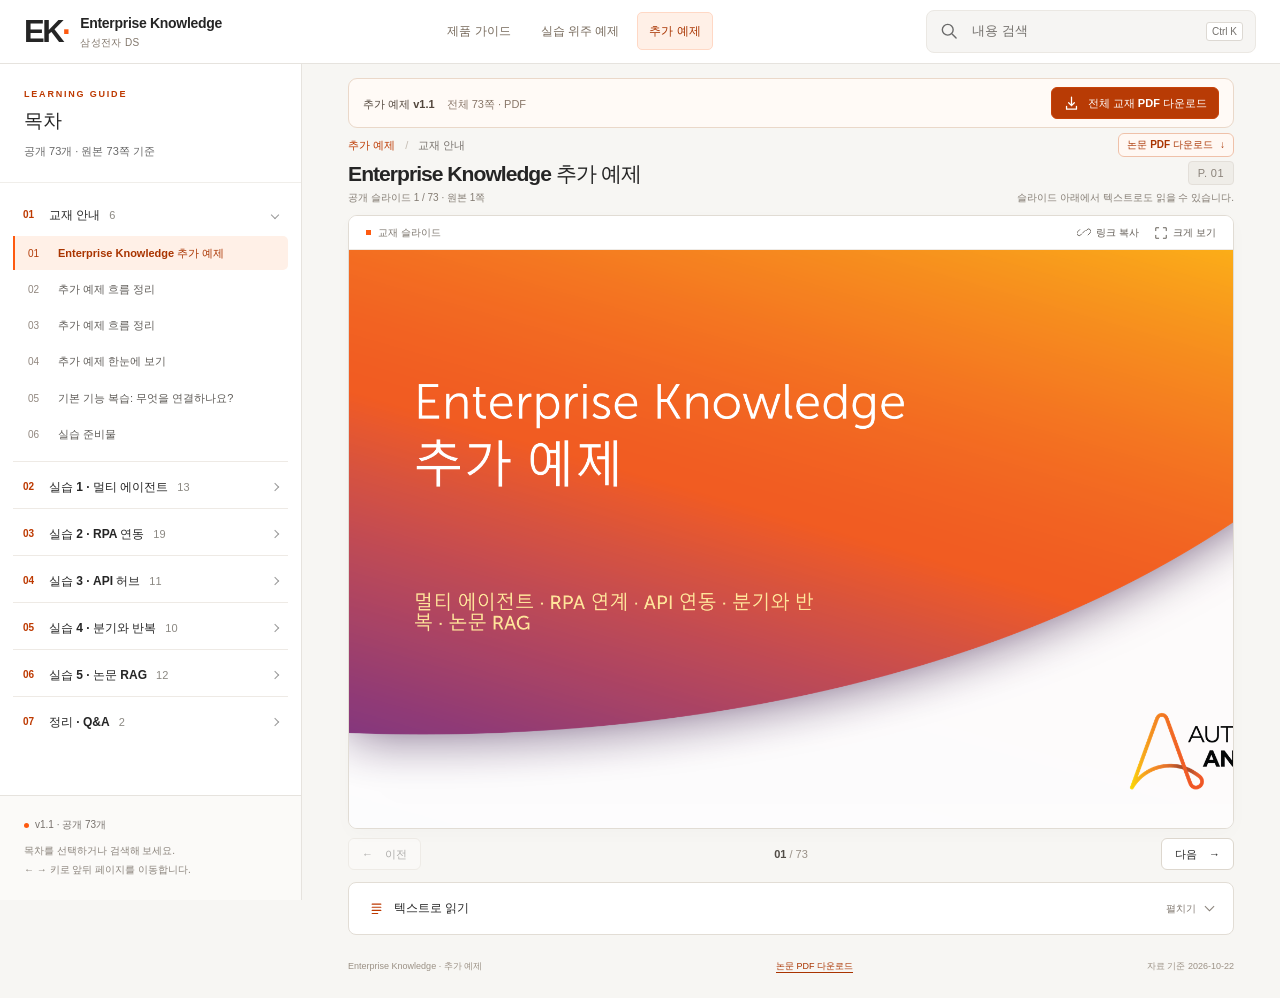
==== additional-examples/index.html @ 0d41e781 "Update additional examples to v1.1 with 73 slides and fit desktop slide readers to viewport" ====
<!doctype html>
<html lang="ko">
<head>
  <meta charset="utf-8">
  <meta name="viewport" content="width=device-width, initial-scale=1">
  <meta name="theme-color" content="#FE5A10">
  <meta name="description" content="Enterprise Knowledge 추가 예제 제품 자료. 목차와 검색으로 필요한 내용을 찾고, 원본 슬라이드와 텍스트를 함께 읽어보세요.">
  <title>추가 예제 실습 교재 · Enterprise Knowledge</title>
  <link rel="stylesheet" href="assets/site.css">
  <script src="assets/site.js" defer></script>
  <link rel="stylesheet" href="../assets/navigation.css">
  <link rel="stylesheet" href="../assets/full-guide.css">
<link rel="stylesheet" href="../assets/fit-slide.css">
<script src="../assets/fit-slide.js" defer></script>
</head>
<body class="catalog-reader">
  <a class="skip-link" href="#main">본문으로 바로 가기</a>
  <header class="topbar catalog-topbar">
<button class="icon-button menu-toggle" id="menu-toggle" type="button" aria-controls="sidebar" aria-expanded="false" aria-label="목차 열기">
      <svg viewBox="0 0 24 24" aria-hidden="true"><path d="M4 6h16M4 12h16M4 18h16"/></svg>
    </button>
<a class="brand" href="../" aria-label="Enterprise Knowledge 삼성전자 DS 제품 가이드"><span class="brand-symbol" aria-hidden="true">EK<span>·</span></span><span class="brand-name">Enterprise Knowledge<small>삼성전자 DS</small></span></a>
<nav class="catalog-nav" aria-label="자료 선택"><a href="../">제품 가이드</a><a href="https://gorbachev8086.github.io/ek-training/examples/">실습 위주 예제</a><a href="../additional-examples/" aria-current="page">추가 예제</a></nav>
<form class="search" role="search" id="search-form">
      <label class="sr-only" for="search-input">내용 검색</label>
      <svg viewBox="0 0 24 24" aria-hidden="true"><circle cx="10.5" cy="10.5" r="6.5"/><path d="m16 16 4.5 4.5"/></svg>
      <input id="search-input" type="search" placeholder="내용 검색" autocomplete="off" spellcheck="false" aria-controls="course-nav" aria-describedby="search-status">
      <button id="search-results-button" class="search-results-button" type="button" hidden>결과 보기</button>
      <kbd aria-hidden="true">Ctrl K</kbd>
    </form>
</header>

  <div class="app-layout">
    <button class="nav-backdrop" id="nav-backdrop" type="button" tabindex="-1" aria-label="목차 닫기" hidden></button>
    <aside class="sidebar" id="sidebar" aria-label="목차">
      <div class="sidebar-heading"><div><p class="eyebrow">LEARNING GUIDE</p><h2>목차</h2></div><button class="icon-button mobile-close" id="menu-close" type="button" aria-label="목차 닫기"><svg viewBox="0 0 24 24" aria-hidden="true"><path d="m6 6 12 12M18 6 6 18"/></svg></button></div>
      <p class="search-status" id="search-status" role="status" aria-live="polite">자료를 불러오고 있습니다.</p>
      <nav id="course-nav" aria-label="모듈별 슬라이드"></nav>
      <div class="sidebar-footer"><span class="status-dot" aria-hidden="true"></span><span id="document-version">추가 예제 · 웹 제품 자료</span><p>목차를 선택하거나 검색해 보세요.<br>← → 키로 앞뒤 페이지를 이동합니다.</p></div>
    </aside>

    <main id="main" tabindex="-1">
      <div class="guide-download-bar" role="group" aria-label="전체 교재 다운로드"><div class="guide-download-copy"><strong>추가 예제 v1.1</strong><span>전체 73쪽 · PDF</span></div><a class="full-guide-download" href="downloads/full-guide.pdf" download="EK_추가예제_v1.1_전체교재.pdf" aria-label="추가 예제 전체 교재 PDF 다운로드, 73쪽"><svg viewBox="0 0 24 24" aria-hidden="true"><path d="M12 3v12m-4-4 4 4 4-4M5 16v4h14v-4"/></svg><span>전체 교재 PDF 다운로드</span></a></div>
      <section class="loading-panel" id="loading-panel" aria-live="polite"><span class="loading-spinner" aria-hidden="true"></span><h1>제품 자료를 불러오는 중입니다</h1><p>잠시만 기다려 주세요.</p></section>
      <section class="error-panel" id="error-panel" hidden><p class="eyebrow">자료를 열 수 없습니다</p><h1>제품 자료를 다시 불러와 주세요</h1><p id="error-message"></p><button class="button primary" id="retry-button" type="button">다시 불러오기</button></section>
      <article id="reader" hidden>
        <div class="reader-heading">
          <div class="breadcrumb"><span>추가 예제</span><span aria-hidden="true">/</span><span id="module-label"></span></div>
          <div class="reader-resource-action"><a class="downloads-link" href="downloads/">논문 PDF 다운로드 <span aria-hidden="true">↓</span></a></div>
          <div class="title-row"><h1 id="slide-title"></h1><span class="source-page" id="source-page"></span></div>
          <div class="reader-meta"><p id="position-label"></p><p id="shortcuts-hint">슬라이드 아래에서 텍스트로도 읽을 수 있습니다.</p></div>
        </div>

        <section class="slide-card" aria-label="교재 슬라이드">
          <div class="slide-toolbar"><span><span class="tiny-square" aria-hidden="true"></span>교재 슬라이드</span><div><button class="text-button" id="copy-link" type="button"><svg viewBox="0 0 24 24" aria-hidden="true"><path d="m10 13 4-4M8 15l-2 2a4 4 0 0 1-6-6l4-4M16 9l2-2a4 4 0 0 1 6 6l-4 4" transform="translate(1 0) scale(.9)"/></svg><span>링크 복사</span></button><button class="text-button" id="expand-slide" type="button"><svg viewBox="0 0 24 24" aria-hidden="true"><path d="M8 3H3v5M16 3h5v5M3 16v5h5M21 16v5h-5"/></svg><span>크게 보기</span></button></div></div>
          <div class="slide-image-wrap"><img id="slide-image" alt="" width="1920" height="1080" decoding="async"><p id="image-error" class="image-error" hidden>슬라이드 이미지를 불러오지 못했습니다. 아래의 텍스트 내용을 확인하거나 페이지를 새로고침해 주세요.</p></div>
          <p class="public-mask-note" id="public-mask-note" hidden>공개용으로 일부 정보가 가려져 있습니다.</p>
        </section>

        <div class="page-navigation" aria-label="슬라이드 이동"><button class="button" id="previous-slide" type="button"><span aria-hidden="true">←</span><span>이전</span></button><span class="page-navigation-count" id="navigation-count"></span><button class="button" id="next-slide" type="button"><span>다음</span><span aria-hidden="true">→</span></button></div>

        <section class="paper-resources" id="paper-resources" aria-labelledby="paper-resources-title" hidden>
          <div class="paper-resources-heading"><div><h2 id="paper-resources-title">논문 실습 자료</h2><p id="paper-resources-description">교재에 소개된 논문 PDF 5편을 내려받을 수 있습니다.</p></div><a class="button" href="downloads/">논문 PDF 5편 보기 <span aria-hidden="true">→</span></a></div>
          <div class="paper-resource-links" id="paper-resource-links"></div>
        </section>

        

        <details class="transcript" id="transcript"><summary><span><svg viewBox="0 0 24 24" aria-hidden="true"><path d="M5 5h14M5 10h14M5 15h14M5 20h9"/></svg>텍스트로 읽기</span><span class="details-label">펼치기</span></summary><div class="transcript-inner"><p class="transcript-note">슬라이드의 텍스트와 표입니다. 화면 배치와 실습 화면은 위의 슬라이드를 함께 참고해 주세요. 스크린샷 속 글자는 슬라이드 이미지에서 확인할 수 있습니다.</p><div id="slide-text"></div><div id="slide-tables"></div><div id="slide-links"></div></div></details>

        <footer class="reader-footer"><span>Enterprise Knowledge · 추가 예제</span><a class="footer-downloads-link" href="downloads/">논문 PDF 다운로드</a><span id="document-updated"></span></footer>
      </article>
    </main>
  </div>

  <dialog class="image-dialog" id="image-dialog" aria-labelledby="dialog-title"><div class="dialog-toolbar"><h2 id="dialog-title">슬라이드 크게 보기</h2><button class="button" id="close-dialog" type="button">닫기 <span aria-hidden="true">×</span></button></div><div class="dialog-image-wrap"><img id="dialog-image" alt=""></div><p>작은 화면에서는 이미지를 가로로 이동해 읽을 수 있습니다. Esc 키로 닫을 수 있습니다.</p></dialog>
  <div class="toast" id="toast" role="status" aria-live="polite" hidden></div>
  <noscript><div class="noscript-message">이 제품 자료는 목차와 검색 기능에 JavaScript를 사용합니다. 브라우저 설정에서 JavaScript를 허용한 후 다시 열어 주세요.</div></noscript>
</body>
</html>
---- additional-examples/assets/site.css ----
:root{--orange:#fe5a10;--orange-dark:#bd3900;--orange-soft:#fff0e7;--ink:#252525;--muted:#696969;--border:#e6e3de;--surface:#fff;--canvas:#f7f6f3;--sidebar-width:302px;--topbar-height:84px;font-family:"Malgun Gothic","Apple SD Gothic Neo","Noto Sans KR",Arial,sans-serif;color:var(--ink);font-synthesis:none}
*{box-sizing:border-box}body{margin:0;background:var(--canvas);line-height:1.6}button,input{font:inherit}button,a,input,summary{touch-action:manipulation}button{cursor:pointer}button:disabled{cursor:default;opacity:.35}a{color:inherit;text-decoration:none}button:focus-visible,a:focus-visible,input:focus-visible,summary:focus-visible,[tabindex]:focus-visible{outline:3px solid var(--orange);outline-offset:4px}button{color:inherit}svg{width:20px;height:20px;fill:none;stroke:currentColor;stroke-width:1.65;stroke-linecap:round;stroke-linejoin:round;flex-shrink:0}button svg{pointer-events:none}[hidden]{display:none!important}.sr-only{position:absolute;width:1px;height:1px;padding:0;margin:-1px;overflow:hidden;clip:rect(0,0,0,0);white-space:nowrap;border:0}.skip-link{position:fixed;top:-70px;left:20px;background:var(--ink);color:#fff;padding:10px 18px;z-index:100}.skip-link:focus{top:12px}.topbar{position:sticky;top:0;height:var(--topbar-height);padding:0 32px 0 26px;background:#fff;display:flex;align-items:center;gap:19px;border-bottom:1px solid var(--border);z-index:30}.brand{display:flex;align-items:center;gap:14px;flex-shrink:0}.brand-symbol{font-family:Arial,sans-serif;font-size:32px;font-weight:800;letter-spacing:-2.5px;line-height:1}.brand-symbol span{color:var(--orange)}.brand-name{font-size:15px;font-weight:700;line-height:1.3;letter-spacing:-.3px}.brand-name small{display:block;color:var(--muted);font-size:11px;font-weight:400;margin-top:3px;letter-spacing:.4px}.section-pill{font:700 10px Arial,sans-serif;letter-spacing:1.1px;color:var(--orange-dark);background:var(--orange-soft);border:1px solid #ffd8c5;padding:5px 8px;border-radius:4px}.search{position:relative;display:flex;align-items:center;gap:11px;margin-left:auto;width:min(370px,40vw);background:#f6f5f3;border:1px solid #ebe8e3;border-radius:8px;padding:9px 12px;color:var(--muted)}.search:focus-within{border-color:var(--orange);box-shadow:0 0 0 2px #fe5a1010}.search input{width:100%;min-width:0;border:0;background:transparent;outline:none!important;font-size:13px;line-height:1.6;color:var(--ink)}.search input::placeholder{color:#74716d}.search kbd{white-space:nowrap;font:10px Arial,sans-serif;background:white;border:1px solid #ddd9d3;border-radius:3px;padding:3px 5px;color:#74716d}.icon-button{display:inline-flex;align-items:center;justify-content:center;width:36px;height:36px;padding:7px;border:1px solid var(--border);background:white;border-radius:6px}.menu-toggle,.mobile-close{display:none}.app-layout{display:grid;grid-template-columns:var(--sidebar-width) minmax(0,1fr);min-height:calc(100vh - var(--topbar-height))}.sidebar{position:sticky;top:var(--topbar-height);height:calc(100dvh - var(--topbar-height));align-self:start;background:white;border-right:1px solid var(--border);display:flex;flex-direction:column;overflow:auto;overscroll-behavior:contain;scrollbar-width:thin;scrollbar-color:#d2cdc5 transparent}.sidebar-heading{padding:25px 24px 7px;display:flex;align-items:center;justify-content:space-between}.eyebrow{font:700 9px Arial,sans-serif;letter-spacing:1.8px;color:var(--orange-dark);margin:0 0 7px}.sidebar h2{font-size:19px;letter-spacing:-.5px;margin:0}.search-status{margin:0;padding:0 24px 21px;color:var(--muted);font-size:11px;border-bottom:1px solid #f0eeea}#course-nav{padding:11px 13px 20px}.module-group{border-bottom:1px solid #eeeae5;margin-bottom:4px}.module-group:last-child{border-bottom:0}.module-group>summary{list-style:none;display:flex;gap:9px;align-items:center;padding:12px 10px;font-size:12px;font-weight:700;cursor:pointer;line-height:1.5}.module-group>summary::-webkit-details-marker{display:none}.module-group>summary::after{content:"";width:5px;height:5px;flex-shrink:0;border-right:1.4px solid #999;border-bottom:1.4px solid #999;transform:rotate(-45deg);margin-left:auto}.module-group[open]>summary::after{transform:rotate(45deg)}.module-number{font:700 10px Arial,sans-serif;color:var(--orange-dark);min-width:17px}.module-count{font:11px Arial,sans-serif;color:#8b8882;margin-left:0}.module-links{list-style:none;margin:0 0 10px;padding:0}.nav-link{display:flex;gap:9px;align-items:baseline;padding:8px 10px 8px 13px;line-height:1.65;font-size:11px;color:#5f5c58;border-left:2px solid transparent;border-radius:0 5px 5px 0;margin-bottom:2px}.nav-link:hover{background:#f8f6f2;color:var(--ink)}.nav-link[aria-current="page"]{border-left-color:var(--orange);color:#a93400;background:var(--orange-soft);font-weight:700}.nav-page{font:10px Arial,sans-serif;flex:0 0 21px;color:#91877f}.nav-link[aria-current="page"] .nav-page{color:#b23c09}.nav-title{word-break:keep-all;overflow-wrap:anywhere}.nav-excerpt{display:block;font-size:10px;font-weight:400;color:#777;line-height:1.7;margin-top:3px}.nav-link mark,.transcript mark{background:#ffe0ab;color:inherit;border-radius:2px}.no-results{font-size:12px;color:var(--muted);padding:15px 10px;line-height:1.8}.sidebar-footer{margin-top:auto;padding:21px 24px;background:#fbfaf8;border-top:1px solid var(--border);font-size:10px;color:#77716c}.sidebar-footer>span{vertical-align:middle}.status-dot{display:inline-block;width:5px;height:5px;border-radius:50%;background:var(--orange);margin-right:6px}.sidebar-footer p{font-size:10px;line-height:1.9;margin:8px 0 0;color:#8a837b}main{padding:34px clamp(20px,3.6vw,68px) 16px;min-width:0}#reader{max-width:1340px;margin:auto}.reader-heading{margin-bottom:22px}.breadcrumb{display:flex;align-items:center;gap:10px;color:#77716c;font-size:11px}.breadcrumb>span:first-child{color:var(--orange-dark);font-weight:700}.breadcrumb>span:nth-child(2){color:#c5bdb3}.title-row{display:flex;align-items:center;justify-content:space-between;gap:20px;margin:9px 0 8px}h1{font-size:clamp(23px,2.05vw,34px);line-height:1.4;letter-spacing:-1px;word-break:keep-all;overflow-wrap:anywhere;margin:0;font-weight:700}.source-page{flex-shrink:0;font:11px Arial,sans-serif;letter-spacing:.4px;color:#8b837a;background:#efede8;border:1px solid #e3dfd9;border-radius:4px;padding:5px 9px}.reader-meta{display:flex;align-items:center;justify-content:space-between;gap:15px;font-size:10px;color:#847c73}.reader-meta p{margin:0}.slide-card{background:white;border:1px solid #e1dcd4;border-radius:9px;overflow:hidden;box-shadow:0 5px 20px #33220805}.slide-toolbar{height:45px;display:flex;align-items:center;justify-content:space-between;padding:0 17px;border-bottom:1px solid #eeeae5;background:#fff}.slide-toolbar>span{font-size:10px;color:#7c756d;display:flex;align-items:center;gap:7px}.tiny-square{width:5px;height:5px;background:var(--orange);display:inline-block}.slide-toolbar>div{display:flex;align-items:center;gap:15px}.text-button{display:inline-flex;align-items:center;gap:5px;border:0;background:transparent;padding:7px 0;font-size:10px;color:#625c55}.text-button:hover{color:var(--orange-dark)}.text-button svg{width:14px;height:14px}.slide-image-wrap{position:relative;background:#fff;min-height:120px;display:flex;align-items:center;justify-content:center;aspect-ratio:16/9}.slide-image-wrap img{display:block;width:100%;height:auto;object-fit:contain;cursor:zoom-in}.image-error{padding:30px;font-size:14px;text-align:center;color:var(--muted)}.page-navigation{display:flex;align-items:center;justify-content:space-between;gap:15px;margin:17px 0 24px}.button{display:inline-flex;align-items:center;justify-content:center;gap:12px;background:#fff;border:1px solid #ddd7ce;border-radius:6px;padding:9px 17px;font-size:11px;font-weight:700;min-height:39px;line-height:1.5}.button:not(:disabled):hover{background:var(--orange-soft);border-color:#f4c3a8;color:var(--orange-dark)}.button.primary{background:var(--orange);color:white;border-color:var(--orange)}.page-navigation-count{font:11px Arial,sans-serif;color:#999087}.page-navigation-count strong{color:#514c46;font-weight:700}.transcript{border:1px solid #e2ddd5;border-radius:8px;background:#fff;overflow:hidden}.transcript>summary{list-style:none;cursor:pointer;display:flex;align-items:center;justify-content:space-between;padding:16px 20px;font-size:12px;font-weight:700}.transcript>summary::-webkit-details-marker{display:none}.transcript>summary>span:first-child{display:flex;align-items:center;gap:10px}.transcript>summary svg{width:15px;height:15px;color:var(--orange-dark)}.details-label{display:flex;align-items:center;gap:10px;font-size:10px;color:#827a71;font-weight:400}.details-label::after{content:"";width:6px;height:6px;border-right:1.5px solid currentColor;border-bottom:1.5px solid currentColor;transform:rotate(45deg);margin-top:-4px}.transcript[open] .details-label::after{transform:rotate(225deg);margin-top:4px}.transcript-inner{border-top:1px solid #efece7;padding:18px 24px 25px}.transcript-note{font-size:10px;color:#84796e;line-height:1.8;padding:10px 13px;background:#f8f6f2;border-radius:4px;margin:0 0 18px}#slide-text p{font-size:14px;line-height:1.95;margin:0 0 10px;white-space:pre-wrap;overflow-wrap:anywhere;word-break:keep-all}#slide-text p:last-child{margin-bottom:0}.inline-reference{color:#a63b0c;text-decoration:underline;text-decoration-color:#e5b39c;text-underline-offset:3px}.inline-reference:hover{color:var(--orange)}.table-wrapper{overflow:auto;max-width:100%;margin:20px 0 0;border:1px solid #e4dfd7;border-radius:5px}.table-wrapper table{width:100%;border-collapse:collapse;font-size:12px;line-height:1.8;min-width:430px}.table-wrapper caption{text-align:left;padding:9px 12px;font-weight:700;background:#fff9f3;border-bottom:1px solid #e4dfd7;color:#714425}.table-wrapper td{border-right:1px solid #e8e3dc;border-bottom:1px solid #e8e3dc;padding:9px 12px;vertical-align:top;white-space:pre-wrap;word-break:keep-all;overflow-wrap:anywhere}.table-wrapper tr:nth-child(even){background:#faf9f7}.table-wrapper tr:last-child td{border-bottom:0}.table-wrapper td:last-child{border-right:0}#slide-links:not(:empty){margin-top:22px;border-top:1px solid #eeeae4;padding-top:15px}#slide-links h2{font-size:12px;margin:0 0 8px}#slide-links ul{padding-left:17px;margin:0}#slide-links li{padding:3px 0;font-size:12px}#slide-links a{color:#a63b0c;text-decoration:underline;text-underline-offset:3px;overflow-wrap:anywhere}.reader-footer{display:flex;justify-content:space-between;gap:10px;padding:24px 0 8px;font-size:9px;color:#9b9185}.loading-panel,.error-panel{max-width:700px;margin:80px auto;padding:40px;text-align:center}.loading-panel h1,.error-panel h1{font-size:25px}.loading-panel p,.error-panel p{font-size:14px;color:var(--muted)}.loading-spinner{display:inline-block;width:26px;height:26px;border:2px solid #ede7df;border-top-color:var(--orange);border-radius:50%;animation:spin 1s linear infinite;margin-bottom:18px}@keyframes spin{to{transform:rotate(360deg)}}.error-panel .primary{margin-top:16px}.image-dialog{width:calc(100vw - 32px);max-width:1800px;max-height:calc(100dvh - 32px);padding:0;border:1px solid #d8d1c6;border-radius:10px;background:#faf9f6;box-shadow:0 24px 80px #0003;overscroll-behavior:contain}.image-dialog::backdrop{background:#16100acf;backdrop-filter:blur(4px)}.dialog-toolbar{display:flex;align-items:center;justify-content:space-between;gap:20px;padding:13px 20px;background:white;border-bottom:1px solid #e8e2d8;position:sticky;top:0;z-index:1}.dialog-toolbar h2{font-size:13px;line-height:1.5;margin:0;overflow-wrap:anywhere}.dialog-toolbar .button{padding:6px 12px;min-height:32px;flex-shrink:0}.dialog-image-wrap{overflow:auto;background:white}.dialog-image-wrap img{display:block;width:100%;min-width:850px;height:auto}.image-dialog>p{font-size:11px;color:#81766a;margin:12px 20px}.toast{position:fixed;bottom:26px;left:50%;transform:translateX(-50%);z-index:100;background:#302923;color:white;border-radius:7px;padding:11px 20px;font-size:12px;box-shadow:0 5px 25px #0002;max-width:calc(100vw - 32px);width:max-content}.noscript-message{position:fixed;inset:100px 20px auto;background:#fff4e8;border:1px solid var(--orange);padding:20px;z-index:100}.nav-backdrop{display:none}
@media(min-width:1600px){:root{--sidebar-width:324px}main{padding-top:44px}.nav-link{font-size:12px}.module-group>summary{font-size:13px}.sidebar-heading{padding-top:33px}.reader-meta{font-size:11px}}
@media(max-width:1100px){:root{--sidebar-width:260px}.topbar{padding:0 22px;gap:13px}.brand-name{font-size:13px}.search{width:290px}main{padding:28px 24px 12px}.sidebar-heading{padding-left:20px}.search-status{padding-left:20px}.reader-meta{display:block}#shortcuts-hint{display:none}.title-row{gap:12px}.source-page{font-size:10px}.nav-link{padding-left:10px}.module-group>summary{font-size:11px}.slide-toolbar{padding:0 13px}}
@media(max-width:800px){:root{--topbar-height:74px}.topbar{padding:0 17px;gap:12px;flex-wrap:wrap}.brand{gap:10px}.brand-symbol{font-size:28px}.brand-name{font-size:12px}.brand-name small{font-size:9px}.section-pill{font-size:9px;padding:4px 6px}.menu-toggle,.mobile-close{display:inline-flex}.search{width:min(260px,35vw);padding:8px 9px}.search input{font-size:12px}.search kbd{display:none}.app-layout{display:block}.sidebar{position:fixed;top:0;left:0;width:310px;max-width:86vw;height:100dvh;z-index:60;transform:translateX(-101%);transition:transform .2s ease;box-shadow:5px 0 35px #0001}.sidebar.is-open{transform:translateX(0)}.nav-backdrop:not([hidden]){display:block;position:fixed;inset:0;background:#20160d66;border:0;z-index:55}.sidebar-heading{padding:24px 20px 8px}.sidebar .nav-link{font-size:12px;padding-top:9px;padding-bottom:9px}.sidebar .module-group>summary{font-size:12px}main{padding:25px 22px 14px}h1{font-size:27px}.reader-heading{margin-bottom:18px}.reader-meta{font-size:11px}.reader-footer{font-size:9px}.transcript-inner{padding:17px 20px}.slide-toolbar{height:43px}}
@media(max-width:540px){:root{--topbar-height:125px}.topbar{height:125px;padding:12px 16px;gap:11px;align-content:center}.menu-toggle{width:32px;height:32px;padding:6px}.brand-name{font-size:13px}.section-pill{margin-left:auto}.search{order:10;flex-basis:100%;width:100%;margin:0;padding:7px 10px;border-radius:6px}.search input{font-size:13px}.search svg{width:17px;height:17px}.topbar .brand-symbol{font-size:28px}.brand{gap:10px}.brand-name small{display:none}main{padding:21px 14px 14px}.breadcrumb{font-size:10px;gap:8px}h1{font-size:23px;letter-spacing:-.6px}.title-row{align-items:flex-start;gap:8px;margin-top:9px}.source-page{font-size:9px;padding:4px 6px;margin-top:4px}.reader-meta{font-size:10px}.reader-heading{margin-bottom:16px}.slide-card{border-radius:7px}.slide-toolbar{height:42px;padding:0 11px}.slide-toolbar>span{font-size:9px}.slide-toolbar>div{gap:12px}.text-button{font-size:10px;gap:4px}.text-button svg{width:12px;height:12px}.slide-image-wrap{min-height:0}.page-navigation{margin:14px 0 19px}.button{min-height:40px;padding:9px 15px;font-size:11px}.transcript>summary{padding:15px 16px}.transcript-inner{padding:14px 16px 20px}.transcript-note{font-size:10px}#slide-text p{font-size:14px;line-height:1.9}.reader-footer{flex-direction:column;gap:2px;padding-top:19px}.image-dialog{width:calc(100vw - 16px);max-height:calc(100dvh - 16px);border-radius:7px}.dialog-toolbar{padding:10px 12px;gap:12px}.dialog-toolbar h2{font-size:11px}.image-dialog>p{font-size:10px;margin:10px 12px}.loading-panel,.error-panel{margin:35px auto;padding:25px 10px}.loading-panel h1,.error-panel h1{font-size:22px}}
@media(prefers-reduced-motion:reduce){*,*::before,*::after{animation:none!important;transition:none!important;scroll-behavior:auto!important}}
@media print{.topbar,.sidebar,.slide-toolbar,.page-navigation,.reader-footer,.nav-backdrop,.toast,.image-dialog{display:none!important}.app-layout{display:block}main{padding:0}body{background:white}.reader-heading{margin-bottom:14px}h1{font-size:20px}.slide-card{box-shadow:none;border:1px solid #ddd;break-inside:avoid}.transcript{margin-top:20px;break-inside:auto}.transcript>summary{padding:10px}.transcript-inner{padding:12px}.reader-meta{font-size:9px}.table-wrapper{overflow:visible}#slide-text p{font-size:11px}.source-page{border:0}a{color:inherit}}
.search-results-button{display:none;white-space:nowrap;border:0;background:#ffeadf;border-radius:4px;color:#a93400;padding:4px 7px;font-size:10px;font-weight:700}@media(max-width:800px){.search-results-button:not([hidden]){display:block}}
.public-mask-note{margin:0;padding:9px 17px;border-top:1px solid #eeeae5;font-size:10px;line-height:1.7;color:#817568;background:#fbf9f6}

/* Section navigation; source content remains separate. */
.section-switch{position:relative;flex-shrink:0}.section-switch>summary{display:flex;align-items:center;gap:5px;list-style:none;cursor:pointer}.section-switch>summary::-webkit-details-marker{display:none}.section-switch>summary:focus-visible{outline:3px solid #fe5a10;outline-offset:3px}.section-switch>nav{position:absolute;right:0;top:calc(100% + 12px);min-width:210px;padding:8px;background:#fff;border:1px solid #e4ded7;border-radius:8px;box-shadow:0 8px 25px #0002;z-index:80}.section-switch>nav>a{display:block;padding:11px 13px;color:#3c342f;font-size:13px;line-height:1.4;text-decoration:none;white-space:nowrap}.section-switch>nav>a:hover,.section-switch>nav>a:focus-visible{background:#fff0e7;color:#af3b10}.section-switch>nav>a[aria-current]{font-weight:700}

@media(max-width:800px){.section-switch>nav{position:fixed;top:calc(var(--topbar-height) - 4px);left:16px;right:16px;min-width:0}}@media(max-width:380px){.topbar{column-gap:8px}.topbar .brand-name{font-size:11px}.topbar .brand-symbol{font-size:26px}}

/* Download access is independent of the slide transcript. */
.downloads-link{display:inline-flex;align-items:center;justify-content:center;gap:7px;flex-shrink:0;min-height:36px;padding:6px 10px;border:1px solid #efc1a9;border-radius:6px;background:#fff8f3;color:#a93400;font-size:11px;font-weight:700;white-space:nowrap}.downloads-link:hover{background:var(--orange-soft)}
.paper-resources{margin:15px 0 0;padding:16px 18px;background:#fff9f5;border:1px solid #f0d8ca;border-radius:8px}.paper-resources-heading{display:flex;align-items:center;justify-content:space-between;gap:14px}.paper-resources h2{margin:0 0 3px;font-size:13px}.paper-resources p{margin:0;color:#766a60;font-size:11px;line-height:1.7}.paper-resources .button{flex-shrink:0;gap:8px;color:#a93400}.paper-resource-links{display:flex;flex-wrap:wrap;gap:8px}.paper-resource-links:not(:empty){margin-top:12px;padding-top:12px;border-top:1px solid #f0dfd4}.paper-download-button{display:flex;align-items:center;justify-content:space-between;gap:10px;flex:1 1 190px;min-width:0;padding:10px 12px;border:1px solid #e5d8ce;border-radius:5px;background:#fff;font-size:11px;line-height:1.6;font-weight:700}.paper-download-button:hover{border-color:#e9a780;color:#a93400}.paper-download-size{flex-shrink:0;font-size:10px;font-weight:400;color:#827367}.footer-downloads-link{color:#a93400;text-decoration:underline;text-underline-offset:3px}
@media(max-width:800px){:root{--topbar-height:125px}.topbar{height:125px;padding-top:12px;padding-bottom:12px;align-content:center}.topbar .search{order:10;flex:1 1 calc(100% - 95px);min-width:0;width:auto;margin:0}.topbar .downloads-link{order:11;min-height:36px;font-size:10px;padding:6px 9px}.paper-resources{padding:14px}.paper-resources-heading{align-items:flex-start}.paper-resources h2{font-size:12px}}
@media(max-width:540px){.paper-resources-heading{flex-direction:column;gap:10px}.paper-resources-heading .button{width:100%;min-height:38px}.paper-resource-links{flex-direction:column}.paper-download-button{flex:auto;width:100%;font-size:11px}.reader-footer .footer-downloads-link{margin:5px 0}}
@media print{.paper-resources{break-inside:avoid}.downloads-link{display:none!important}}
---- assets/navigation.css ----
/* Shared catalog navigation; all sections stay visible. */
:root{--topbar-height:86px}.catalog-topbar.topbar{position:sticky;top:0;z-index:30;display:grid;grid-template-columns:auto minmax(0,1fr) minmax(220px,330px);grid-template-areas:"brand nav search";align-items:center;align-content:center;gap:18px;height:86px;padding:0 24px;background:#fff;border-bottom:1px solid #e6e3de;flex-wrap:nowrap}.catalog-topbar .brand{grid-area:brand;margin:0;gap:12px}.catalog-topbar .brand-name{font-size:14px}.catalog-topbar .brand-name small{display:block;font-size:10px;color:#82776c;margin-top:3px}.catalog-topbar .brand-symbol{font-size:31px}.catalog-topbar .search{grid-area:search;width:100%;min-width:0;margin:0;order:initial;flex:initial;padding:9px 12px}.catalog-topbar .menu-toggle{grid-area:toggle}.catalog-nav{grid-area:nav;display:flex;align-items:center;justify-content:center;gap:6px;margin:0;padding:0;min-width:0}.catalog-nav a{display:flex;align-items:center;justify-content:center;padding:9px 11px;border:1px solid transparent;border-radius:5px;font-size:12px;line-height:1.5;font-weight:700;color:#786b5d;white-space:nowrap}.catalog-nav a:hover{background:#f7f3ee;color:#a93400}.catalog-nav a[aria-current]{background:#fff0e7;border-color:#ffd8c5;color:#a93400}.catalog-nav a:focus-visible{outline:3px solid #fe5a10;outline-offset:3px}.catalog-static .catalog-topbar.topbar{grid-template-columns:auto minmax(0,1fr);grid-template-areas:"brand nav"}.catalog-static .catalog-nav{justify-content:flex-end}.reader-resource-action{display:flex;justify-content:flex-end;margin:11px 0 1px}.reader-resource-action .downloads-link{min-height:32px;font-size:11px}.breadcrumb{flex-wrap:wrap}.breadcrumb>a{color:#ac3500;font-weight:700}.breadcrumb>a:hover{text-decoration:underline;text-underline-offset:3px}.catalog-static .back-to-course{display:inline-flex;margin:0 0 19px;color:#a93400;font-size:12px;font-weight:700}
@media(max-width:1200px){:root{--topbar-height:120px}.catalog-topbar.topbar{grid-template-columns:minmax(0,1fr) minmax(220px,330px);grid-template-areas:"brand search" "nav nav";height:120px;gap:8px 18px;padding:12px 24px}.catalog-nav{justify-content:flex-start}.catalog-nav a{font-size:12px;padding:7px 12px}.catalog-static .catalog-topbar.topbar{height:86px;grid-template-columns:auto minmax(0,1fr);grid-template-areas:"brand nav";gap:15px}.catalog-static .catalog-nav{justify-content:flex-end}}
@media(max-width:800px){:root{--topbar-height:158px}.catalog-topbar.topbar{grid-template-columns:34px minmax(0,1fr);grid-template-areas:"toggle brand" "nav nav" "search search";height:158px;gap:8px 11px;padding:12px 16px}.catalog-topbar .brand{gap:10px}.catalog-topbar .brand-name{font-size:13px}.catalog-topbar .brand-name small{font-size:9px}.catalog-topbar .brand-symbol{font-size:28px}.catalog-topbar .search{width:100%;padding:7px 10px;min-height:37px}.catalog-topbar .search input{font-size:13px}.catalog-topbar .search kbd{display:none}.catalog-nav{display:grid;grid-template-columns:1fr 1.3fr 1fr;justify-content:initial;gap:5px}.catalog-nav a{padding:7px 4px;font-size:12px;min-height:34px}.catalog-static .catalog-topbar.topbar{grid-template-columns:minmax(0,1fr);grid-template-areas:"brand" "nav";height:118px;padding:12px 16px;gap:9px}.catalog-static .catalog-nav{justify-content:initial}.reader-resource-action{margin-top:10px}.reader-resource-action .downloads-link{padding:5px 9px;min-height:30px;font-size:10px}}
@media(max-width:380px){.catalog-topbar.topbar{padding-left:12px;padding-right:12px;column-gap:9px}.catalog-topbar .brand-name{font-size:12px}.catalog-topbar .brand-symbol{font-size:27px}.catalog-nav{gap:3px}.catalog-nav a{font-size:11px;padding:7px 3px}.catalog-static .catalog-topbar.topbar{padding-left:12px;padding-right:12px}}
@media print{.catalog-topbar.topbar{display:none!important}}
---- assets/full-guide.css ----
.guide-download-bar{display:flex;align-items:center;justify-content:space-between;gap:16px;max-width:1340px;margin:0 auto 24px;padding:16px 19px;border:1px solid #ead8c9;border-radius:9px;background:#fffaf6}
.guide-download-copy{min-width:0;color:#52463c;line-height:1.6}
.guide-download-copy strong{display:block;font-size:12px;font-weight:700;word-break:keep-all;overflow-wrap:anywhere}
.guide-download-copy span{display:block;margin-top:3px;font-size:10px;color:#897769}
.full-guide-download{display:inline-flex;align-items:center;justify-content:center;gap:8px;flex-shrink:0;min-height:44px;max-width:100%;padding:11px 15px;border:1px solid #c84208;border-radius:6px;background:#b83b05;color:#fff;text-decoration:none;font-size:12px;font-weight:700;line-height:1.5;text-align:center;word-break:keep-all;overflow-wrap:anywhere;transition:background .15s,border-color .15s}
.full-guide-download:hover{background:#963004;border-color:#963004;color:#fff}
.full-guide-download:focus-visible{outline:3px solid #fe5a10;outline-offset:4px}
.full-guide-download svg{width:17px;height:17px;flex:none;fill:none;stroke:currentColor;stroke-width:1.8;stroke-linecap:round;stroke-linejoin:round}
.material-choice{margin-bottom:19px}
.material-choice .material-card{margin-bottom:0;border-radius:9px 9px 0 0}
.material-download{display:flex;align-items:center;justify-content:space-between;gap:15px;padding:14px 25px;background:#fffaf6;border:1px solid #e0d9ce;border-top:0;border-radius:0 0 9px 9px}
.material-download-label{font-size:11px;color:#827063;line-height:1.7;word-break:keep-all}
@media(max-width:600px){.guide-download-bar{align-items:stretch;flex-direction:column;gap:12px;padding:15px;margin-bottom:22px}.guide-download-copy strong{font-size:12px}.full-guide-download{width:100%;font-size:12px;min-height:46px;padding:11px 10px}.material-download{align-items:stretch;flex-direction:column;gap:9px;padding:14px 18px}.material-download-label{font-size:10px}}
@media(prefers-reduced-motion:reduce){.full-guide-download{transition:none}}
@media print{.guide-download-bar,.material-download{display:none!important}}
---- assets/fit-slide.css ----
/* Keep the complete slide and its page controls within a desktop viewport. */
@media(min-width:801px){
  :root{--topbar-height:64px}
  .catalog-topbar.topbar{height:64px}
  main{padding-top:14px}
  .guide-download-bar{margin-bottom:9px;padding:8px 14px;gap:10px}
  .guide-download-copy strong,.guide-download-copy span{display:inline;font-size:11px}
  .guide-download-copy span{margin-left:12px}
  .full-guide-download{min-height:32px;padding:6px 11px;font-size:11px}
  .video-index{margin:0 0 9px;padding-bottom:7px;font-size:12px;position:relative}
  .video-index[open] ul{position:absolute;z-index:25;left:0;right:0;top:100%;padding:12px 16px;background:#fff;border:1px solid #e5d9ca;border-radius:6px;box-shadow:0 8px 24px #0002}
  .reader-heading{margin-bottom:9px;position:relative}
  .title-row{margin:5px 0 3px}
  .title-row h1{font-size:clamp(20px,1.65vw,29px);line-height:1.3}
  .reader-meta{font-size:10px}
  .reader-resource-action{position:absolute;right:0;top:-4px;margin:0}
  .reader-resource-action .downloads-link{min-height:24px;padding:3px 8px;font-size:10px}
  .slide-toolbar{height:34px}
  .slide-image-wrap{height:var(--fit-slide-height,calc(100dvh - 325px));min-height:0;align-items:center;justify-content:center}
  #slide-image{width:auto;height:auto;max-width:100%;max-height:100%;object-fit:contain;margin:auto}
  .public-mask-note{padding:5px 14px;font-size:10px;line-height:1.5}
  .page-navigation{margin:9px 0 12px}
  .page-navigation .button{min-height:32px;padding:6px 13px}
}
@media(min-width:801px) and (max-width:1200px){
  :root{--topbar-height:90px}
  .catalog-topbar.topbar{height:90px;padding-top:7px;padding-bottom:7px;gap:4px 16px}
  .catalog-nav a{padding-top:4px;padding-bottom:4px}
}
@media print{.slide-image-wrap{height:auto!important}#slide-image{width:100%;height:auto;max-height:none}}
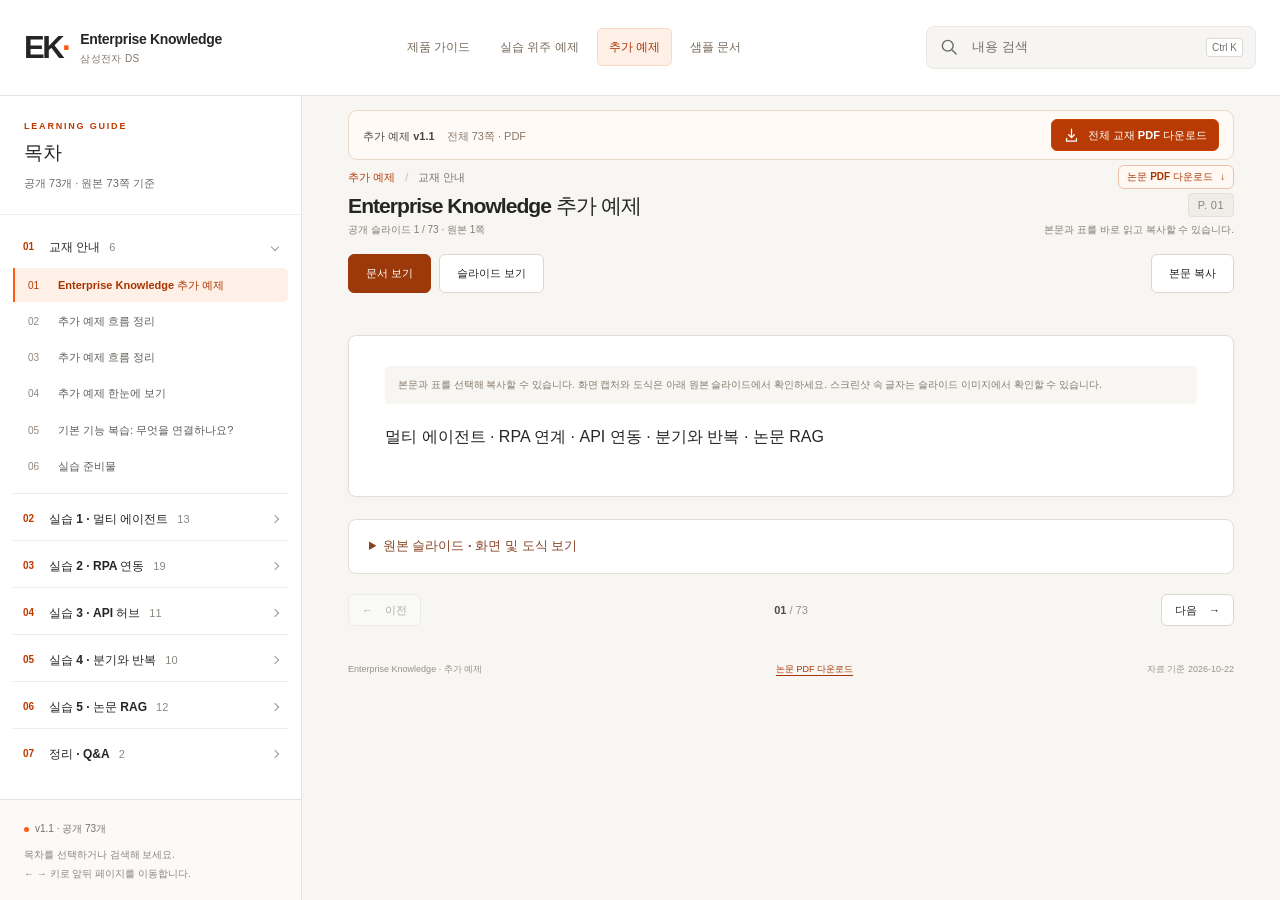
==== commit c60e1d64: "Add five sample PDFs and default selectable document reading across all course decks" ====
--- a/additional-examples/index.html
+++ b/additional-examples/index.html
@@ -6,12 +6,13 @@
   <meta name="theme-color" content="#FE5A10">
   <meta name="description" content="Enterprise Knowledge 추가 예제 제품 자료. 목차와 검색으로 필요한 내용을 찾고, 원본 슬라이드와 텍스트를 함께 읽어보세요.">
   <title>추가 예제 실습 교재 · Enterprise Knowledge</title>
-  <link rel="stylesheet" href="assets/site.css">
-  <script src="assets/site.js" defer></script>
-  <link rel="stylesheet" href="../assets/navigation.css">
-  <link rel="stylesheet" href="../assets/full-guide.css">
-<link rel="stylesheet" href="../assets/fit-slide.css">
-<script src="../assets/fit-slide.js" defer></script>
+  <link rel="stylesheet" href="assets/site.css?v=20261110">
+  <script src="assets/site.js?v=20261110" defer></script>
+  <link rel="stylesheet" href="../assets/navigation.css?v=20261110">
+  <link rel="stylesheet" href="../assets/full-guide.css?v=20261110">
+<link rel="stylesheet" href="../assets/fit-slide.css?v=20261110">
+<script src="../assets/fit-slide.js?v=20261110" defer></script>
+<link rel="stylesheet" href="../assets/document-reader.css?v=20261110">
 </head>
 <body class="catalog-reader">
   <a class="skip-link" href="#main">본문으로 바로 가기</a>
@@ -20,7 +21,7 @@
       <svg viewBox="0 0 24 24" aria-hidden="true"><path d="M4 6h16M4 12h16M4 18h16"/></svg>
     </button>
 <a class="brand" href="../" aria-label="Enterprise Knowledge 삼성전자 DS 제품 가이드"><span class="brand-symbol" aria-hidden="true">EK<span>·</span></span><span class="brand-name">Enterprise Knowledge<small>삼성전자 DS</small></span></a>
-<nav class="catalog-nav" aria-label="자료 선택"><a href="../">제품 가이드</a><a href="https://gorbachev8086.github.io/ek-training/examples/">실습 위주 예제</a><a href="../additional-examples/" aria-current="page">추가 예제</a></nav>
+<nav class="catalog-nav" aria-label="자료 선택"><a href="../">제품 가이드</a><a href="../examples/">실습 위주 예제</a><a href="../additional-examples/" aria-current="page">추가 예제</a><a href="../samples/">샘플 문서</a></nav>
 <form class="search" role="search" id="search-form">
       <label class="sr-only" for="search-input">내용 검색</label>
       <svg viewBox="0 0 24 24" aria-hidden="true"><circle cx="10.5" cy="10.5" r="6.5"/><path d="m16 16 4.5 4.5"/></svg>
@@ -48,14 +49,14 @@
           <div class="breadcrumb"><span>추가 예제</span><span aria-hidden="true">/</span><span id="module-label"></span></div>
           <div class="reader-resource-action"><a class="downloads-link" href="downloads/">논문 PDF 다운로드 <span aria-hidden="true">↓</span></a></div>
           <div class="title-row"><h1 id="slide-title"></h1><span class="source-page" id="source-page"></span></div>
-          <div class="reader-meta"><p id="position-label"></p><p id="shortcuts-hint">슬라이드 아래에서 텍스트로도 읽을 수 있습니다.</p></div>
+          <div class="reader-meta"><p id="position-label"></p><p id="shortcuts-hint">본문과 표를 바로 읽고 복사할 수 있습니다.</p></div>
         </div>
 
-        <section class="slide-card" aria-label="교재 슬라이드">
+        <div class="reading-controls" role="group" aria-label="교재 보기 방식"><button class="button" id="document-mode" aria-pressed="true" type="button">문서 보기</button><button class="button" id="slide-mode" aria-pressed="false" type="button">슬라이드 보기</button><button class="button" id="copy-body" type="button">본문 복사</button></div><p class="copy-status" id="copy-status" role="status" aria-live="polite"></p><details class="transcript" id="transcript" open><summary><span><svg viewBox="0 0 24 24" aria-hidden="true"><path d="M5 5h14M5 10h14M5 15h14M5 20h9"/></svg>텍스트로 읽기</span><span class="details-label">펼치기</span></summary><div class="transcript-inner"><p class="transcript-note">본문과 표를 선택해 복사할 수 있습니다. 화면 캡처와 도식은 아래 원본 슬라이드에서 확인하세요. 스크린샷 속 글자는 슬라이드 이미지에서 확인할 수 있습니다.</p><div id="slide-text"></div><div id="slide-tables"></div><div id="slide-links"></div></div></details><p class="visual-only-note" id="visual-only-note" hidden>이 쪽은 화면·도식 중심입니다. 추출된 본문이 없는 부분은 아래 원본 이미지로 확인할 수 있습니다.</p><details class="source-figure"><summary>원본 슬라이드 · 화면 및 도식 보기</summary><section class="slide-card" aria-label="교재 슬라이드">
           <div class="slide-toolbar"><span><span class="tiny-square" aria-hidden="true"></span>교재 슬라이드</span><div><button class="text-button" id="copy-link" type="button"><svg viewBox="0 0 24 24" aria-hidden="true"><path d="m10 13 4-4M8 15l-2 2a4 4 0 0 1-6-6l4-4M16 9l2-2a4 4 0 0 1 6 6l-4 4" transform="translate(1 0) scale(.9)"/></svg><span>링크 복사</span></button><button class="text-button" id="expand-slide" type="button"><svg viewBox="0 0 24 24" aria-hidden="true"><path d="M8 3H3v5M16 3h5v5M3 16v5h5M21 16v5h-5"/></svg><span>크게 보기</span></button></div></div>
           <div class="slide-image-wrap"><img id="slide-image" alt="" width="1920" height="1080" decoding="async"><p id="image-error" class="image-error" hidden>슬라이드 이미지를 불러오지 못했습니다. 아래의 텍스트 내용을 확인하거나 페이지를 새로고침해 주세요.</p></div>
           <p class="public-mask-note" id="public-mask-note" hidden>공개용으로 일부 정보가 가려져 있습니다.</p>
-        </section>
+        </section></details>
 
         <div class="page-navigation" aria-label="슬라이드 이동"><button class="button" id="previous-slide" type="button"><span aria-hidden="true">←</span><span>이전</span></button><span class="page-navigation-count" id="navigation-count"></span><button class="button" id="next-slide" type="button"><span>다음</span><span aria-hidden="true">→</span></button></div>
 
@@ -66,7 +67,7 @@
 
         
 
-        <details class="transcript" id="transcript"><summary><span><svg viewBox="0 0 24 24" aria-hidden="true"><path d="M5 5h14M5 10h14M5 15h14M5 20h9"/></svg>텍스트로 읽기</span><span class="details-label">펼치기</span></summary><div class="transcript-inner"><p class="transcript-note">슬라이드의 텍스트와 표입니다. 화면 배치와 실습 화면은 위의 슬라이드를 함께 참고해 주세요. 스크린샷 속 글자는 슬라이드 이미지에서 확인할 수 있습니다.</p><div id="slide-text"></div><div id="slide-tables"></div><div id="slide-links"></div></div></details>
+        
 
         <footer class="reader-footer"><span>Enterprise Knowledge · 추가 예제</span><a class="footer-downloads-link" href="downloads/">논문 PDF 다운로드</a><span id="document-updated"></span></footer>
       </article>
@@ -76,5 +77,6 @@
   <dialog class="image-dialog" id="image-dialog" aria-labelledby="dialog-title"><div class="dialog-toolbar"><h2 id="dialog-title">슬라이드 크게 보기</h2><button class="button" id="close-dialog" type="button">닫기 <span aria-hidden="true">×</span></button></div><div class="dialog-image-wrap"><img id="dialog-image" alt=""></div><p>작은 화면에서는 이미지를 가로로 이동해 읽을 수 있습니다. Esc 키로 닫을 수 있습니다.</p></dialog>
   <div class="toast" id="toast" role="status" aria-live="polite" hidden></div>
   <noscript><div class="noscript-message">이 제품 자료는 목차와 검색 기능에 JavaScript를 사용합니다. 브라우저 설정에서 JavaScript를 허용한 후 다시 열어 주세요.</div></noscript>
+<script src="../assets/document-reader.js?v=20261110" defer></script>
 </body>
 </html>
--- a/assets/document-reader.css
+++ b/assets/document-reader.css
@@ -0,0 +1,24 @@
+.reading-controls{display:flex;align-items:center;gap:8px;flex-wrap:wrap;margin:16px 0}
+.reading-controls .button[aria-pressed=true]{background:#9c390b;color:#fff;border-color:#9c390b}
+.reading-controls #copy-body{margin-left:auto}.copy-status{font-size:12px;color:#705137;min-height:18px;margin:0 0 8px}
+body:not(.slide-reading) .transcript{display:block;margin:0 0 22px;box-shadow:0 2px 10px #41290006}
+body:not(.slide-reading) .transcript>summary{display:none}
+body:not(.slide-reading) .transcript-inner{border:0;padding:30px 36px}
+body:not(.slide-reading) #slide-text p{font-size:16px;line-height:1.9;margin-bottom:14px;user-select:text}
+body:not(.slide-reading) .table-wrapper{margin-top:24px}
+body:not(.slide-reading) .table-wrapper table{font-size:15px;line-height:1.75;user-select:text}
+body:not(.slide-reading) .table-wrapper tr:first-child{background:#f6eee4;font-weight:700}
+body:not(.slide-reading) .table-wrapper td:first-child{min-width:72px}
+body:not(.slide-reading) #slide-links{font-size:14px}
+.source-figure{margin:20px 0;border:1px solid #e2ddd5;border-radius:8px;background:#fff}
+.source-figure>summary{padding:16px 20px;font-size:13px;color:#874324;cursor:pointer;font-weight:700}
+.source-figure .slide-card{border:0;box-shadow:none}
+body:not(.slide-reading) .source-figure .slide-image-wrap{height:auto!important;aspect-ratio:16/9}
+body:not(.slide-reading) .source-figure #slide-image{width:100%;max-height:none}
+.visual-only-note{font-size:13px;line-height:1.7;padding:12px 16px;background:#fff6e9;border-left:3px solid #d36728}
+.slide-reading .transcript,.slide-reading .copy-status,.slide-reading #copy-body,.slide-reading .visual-only-note{display:none}
+.slide-reading .source-figure{border:0;margin:0}.slide-reading .source-figure>summary{display:none}
+.catalog-nav{flex-wrap:wrap}.catalog-nav a{white-space:nowrap}
+@media(min-width:801px) and (max-width:1350px){.catalog-topbar.topbar{height:96px;flex-wrap:wrap;gap:4px 12px}:root{--topbar-height:96px}}
+@media(max-width:800px){body:not(.slide-reading) .transcript-inner{padding:20px 18px}.catalog-nav{gap:4px}.catalog-nav a{font-size:11px}.reading-controls .button{font-size:12px;padding:8px 12px}.reading-controls #copy-body{margin-left:0}body:not(.slide-reading) #slide-text p{font-size:15px}}
+@media print{.reading-controls,.copy-status,.source-figure,.visual-only-note{display:none!important}.transcript{display:block!important}.transcript>summary{display:none!important}.transcript-inner{padding:0!important}}
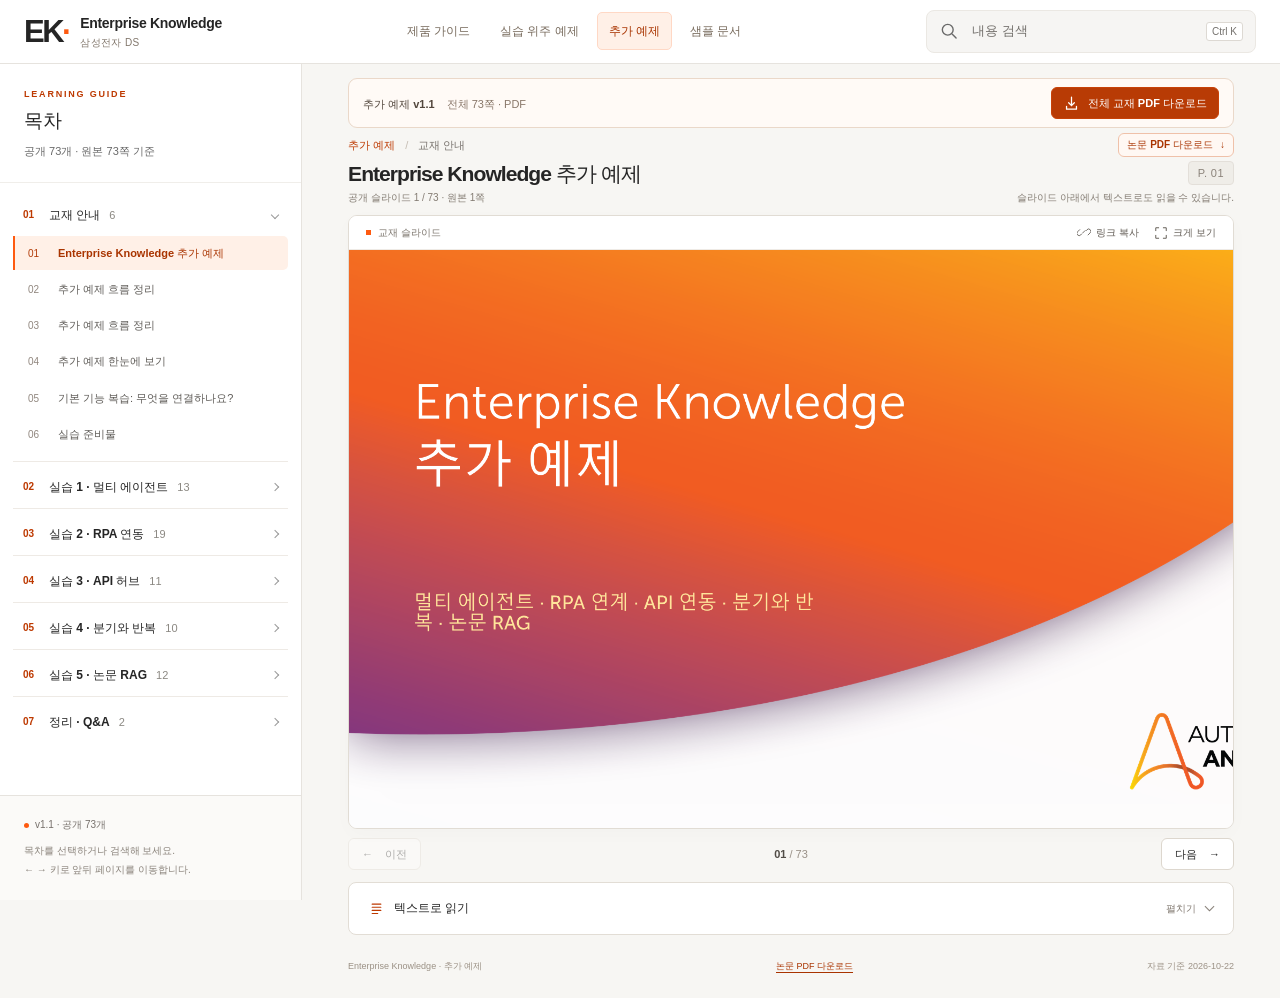
==== commit 5dbcac93: "Restore original slide-first reader; retain sample documents menu and PDFs" ====
--- a/additional-examples/index.html
+++ b/additional-examples/index.html
@@ -6,13 +6,12 @@
   <meta name="theme-color" content="#FE5A10">
   <meta name="description" content="Enterprise Knowledge 추가 예제 제품 자료. 목차와 검색으로 필요한 내용을 찾고, 원본 슬라이드와 텍스트를 함께 읽어보세요.">
   <title>추가 예제 실습 교재 · Enterprise Knowledge</title>
-  <link rel="stylesheet" href="assets/site.css?v=20261110">
-  <script src="assets/site.js?v=20261110" defer></script>
-  <link rel="stylesheet" href="../assets/navigation.css?v=20261110">
-  <link rel="stylesheet" href="../assets/full-guide.css?v=20261110">
-<link rel="stylesheet" href="../assets/fit-slide.css?v=20261110">
-<script src="../assets/fit-slide.js?v=20261110" defer></script>
-<link rel="stylesheet" href="../assets/document-reader.css?v=20261110">
+  <link rel="stylesheet" href="assets/site.css?v=20261110-slides">
+  <script src="assets/site.js?v=20261110-slides" defer></script>
+  <link rel="stylesheet" href="../assets/navigation.css?v=20261110-slides">
+  <link rel="stylesheet" href="../assets/full-guide.css?v=20261110-slides">
+<link rel="stylesheet" href="../assets/fit-slide.css?v=20261110-slides">
+<script src="../assets/fit-slide.js?v=20261110-slides" defer></script>
 </head>
 <body class="catalog-reader">
   <a class="skip-link" href="#main">본문으로 바로 가기</a>
@@ -49,14 +48,14 @@
           <div class="breadcrumb"><span>추가 예제</span><span aria-hidden="true">/</span><span id="module-label"></span></div>
           <div class="reader-resource-action"><a class="downloads-link" href="downloads/">논문 PDF 다운로드 <span aria-hidden="true">↓</span></a></div>
           <div class="title-row"><h1 id="slide-title"></h1><span class="source-page" id="source-page"></span></div>
-          <div class="reader-meta"><p id="position-label"></p><p id="shortcuts-hint">본문과 표를 바로 읽고 복사할 수 있습니다.</p></div>
+          <div class="reader-meta"><p id="position-label"></p><p id="shortcuts-hint">슬라이드 아래에서 텍스트로도 읽을 수 있습니다.</p></div>
         </div>
 
-        <div class="reading-controls" role="group" aria-label="교재 보기 방식"><button class="button" id="document-mode" aria-pressed="true" type="button">문서 보기</button><button class="button" id="slide-mode" aria-pressed="false" type="button">슬라이드 보기</button><button class="button" id="copy-body" type="button">본문 복사</button></div><p class="copy-status" id="copy-status" role="status" aria-live="polite"></p><details class="transcript" id="transcript" open><summary><span><svg viewBox="0 0 24 24" aria-hidden="true"><path d="M5 5h14M5 10h14M5 15h14M5 20h9"/></svg>텍스트로 읽기</span><span class="details-label">펼치기</span></summary><div class="transcript-inner"><p class="transcript-note">본문과 표를 선택해 복사할 수 있습니다. 화면 캡처와 도식은 아래 원본 슬라이드에서 확인하세요. 스크린샷 속 글자는 슬라이드 이미지에서 확인할 수 있습니다.</p><div id="slide-text"></div><div id="slide-tables"></div><div id="slide-links"></div></div></details><p class="visual-only-note" id="visual-only-note" hidden>이 쪽은 화면·도식 중심입니다. 추출된 본문이 없는 부분은 아래 원본 이미지로 확인할 수 있습니다.</p><details class="source-figure"><summary>원본 슬라이드 · 화면 및 도식 보기</summary><section class="slide-card" aria-label="교재 슬라이드">
+        <section class="slide-card" aria-label="교재 슬라이드">
           <div class="slide-toolbar"><span><span class="tiny-square" aria-hidden="true"></span>교재 슬라이드</span><div><button class="text-button" id="copy-link" type="button"><svg viewBox="0 0 24 24" aria-hidden="true"><path d="m10 13 4-4M8 15l-2 2a4 4 0 0 1-6-6l4-4M16 9l2-2a4 4 0 0 1 6 6l-4 4" transform="translate(1 0) scale(.9)"/></svg><span>링크 복사</span></button><button class="text-button" id="expand-slide" type="button"><svg viewBox="0 0 24 24" aria-hidden="true"><path d="M8 3H3v5M16 3h5v5M3 16v5h5M21 16v5h-5"/></svg><span>크게 보기</span></button></div></div>
           <div class="slide-image-wrap"><img id="slide-image" alt="" width="1920" height="1080" decoding="async"><p id="image-error" class="image-error" hidden>슬라이드 이미지를 불러오지 못했습니다. 아래의 텍스트 내용을 확인하거나 페이지를 새로고침해 주세요.</p></div>
           <p class="public-mask-note" id="public-mask-note" hidden>공개용으로 일부 정보가 가려져 있습니다.</p>
-        </section></details>
+        </section>
 
         <div class="page-navigation" aria-label="슬라이드 이동"><button class="button" id="previous-slide" type="button"><span aria-hidden="true">←</span><span>이전</span></button><span class="page-navigation-count" id="navigation-count"></span><button class="button" id="next-slide" type="button"><span>다음</span><span aria-hidden="true">→</span></button></div>
 
@@ -67,7 +66,7 @@
 
         
 
-        
+        <details class="transcript" id="transcript"><summary><span><svg viewBox="0 0 24 24" aria-hidden="true"><path d="M5 5h14M5 10h14M5 15h14M5 20h9"/></svg>텍스트로 읽기</span><span class="details-label">펼치기</span></summary><div class="transcript-inner"><p class="transcript-note">슬라이드의 텍스트와 표입니다. 화면 배치와 실습 화면은 위의 슬라이드를 함께 참고해 주세요. 스크린샷 속 글자는 슬라이드 이미지에서 확인할 수 있습니다.</p><div id="slide-text"></div><div id="slide-tables"></div><div id="slide-links"></div></div></details>
 
         <footer class="reader-footer"><span>Enterprise Knowledge · 추가 예제</span><a class="footer-downloads-link" href="downloads/">논문 PDF 다운로드</a><span id="document-updated"></span></footer>
       </article>
@@ -77,6 +76,5 @@
   <dialog class="image-dialog" id="image-dialog" aria-labelledby="dialog-title"><div class="dialog-toolbar"><h2 id="dialog-title">슬라이드 크게 보기</h2><button class="button" id="close-dialog" type="button">닫기 <span aria-hidden="true">×</span></button></div><div class="dialog-image-wrap"><img id="dialog-image" alt=""></div><p>작은 화면에서는 이미지를 가로로 이동해 읽을 수 있습니다. Esc 키로 닫을 수 있습니다.</p></dialog>
   <div class="toast" id="toast" role="status" aria-live="polite" hidden></div>
   <noscript><div class="noscript-message">이 제품 자료는 목차와 검색 기능에 JavaScript를 사용합니다. 브라우저 설정에서 JavaScript를 허용한 후 다시 열어 주세요.</div></noscript>
-<script src="../assets/document-reader.js?v=20261110" defer></script>
 </body>
 </html>
